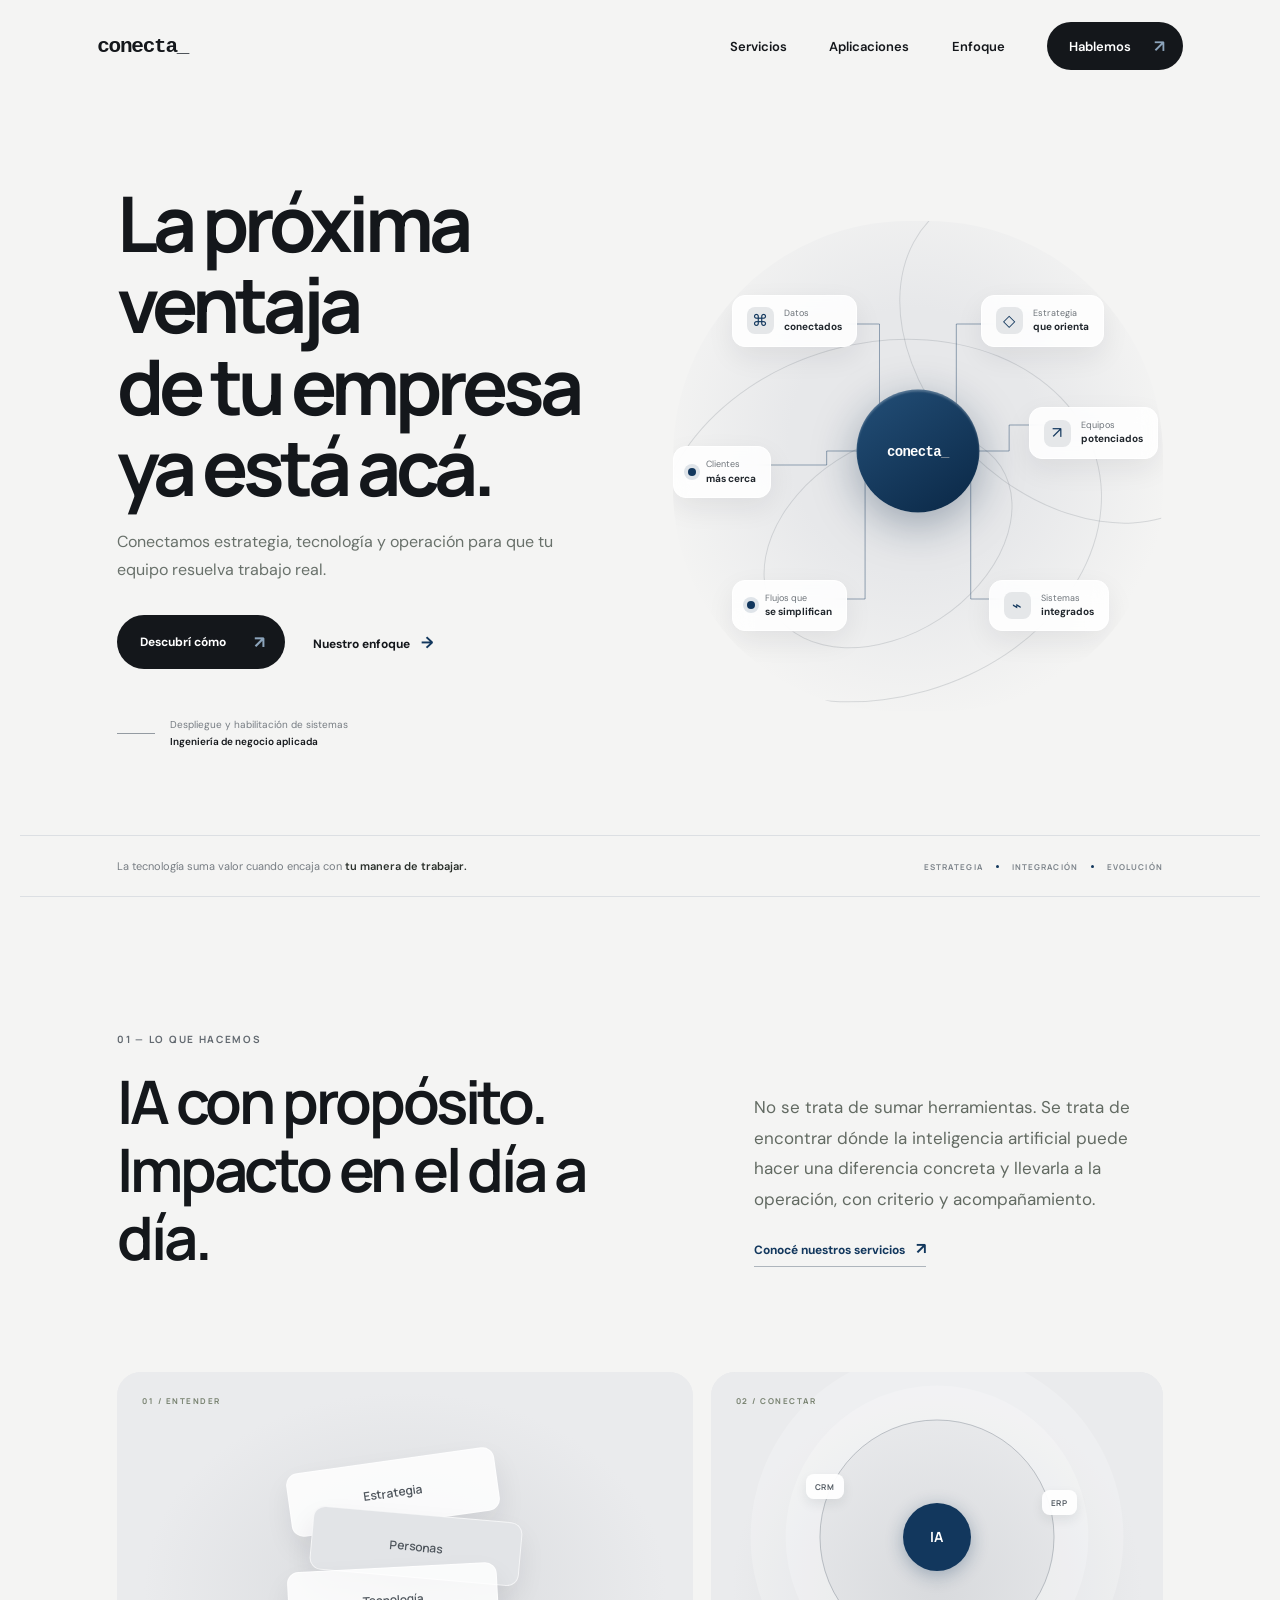
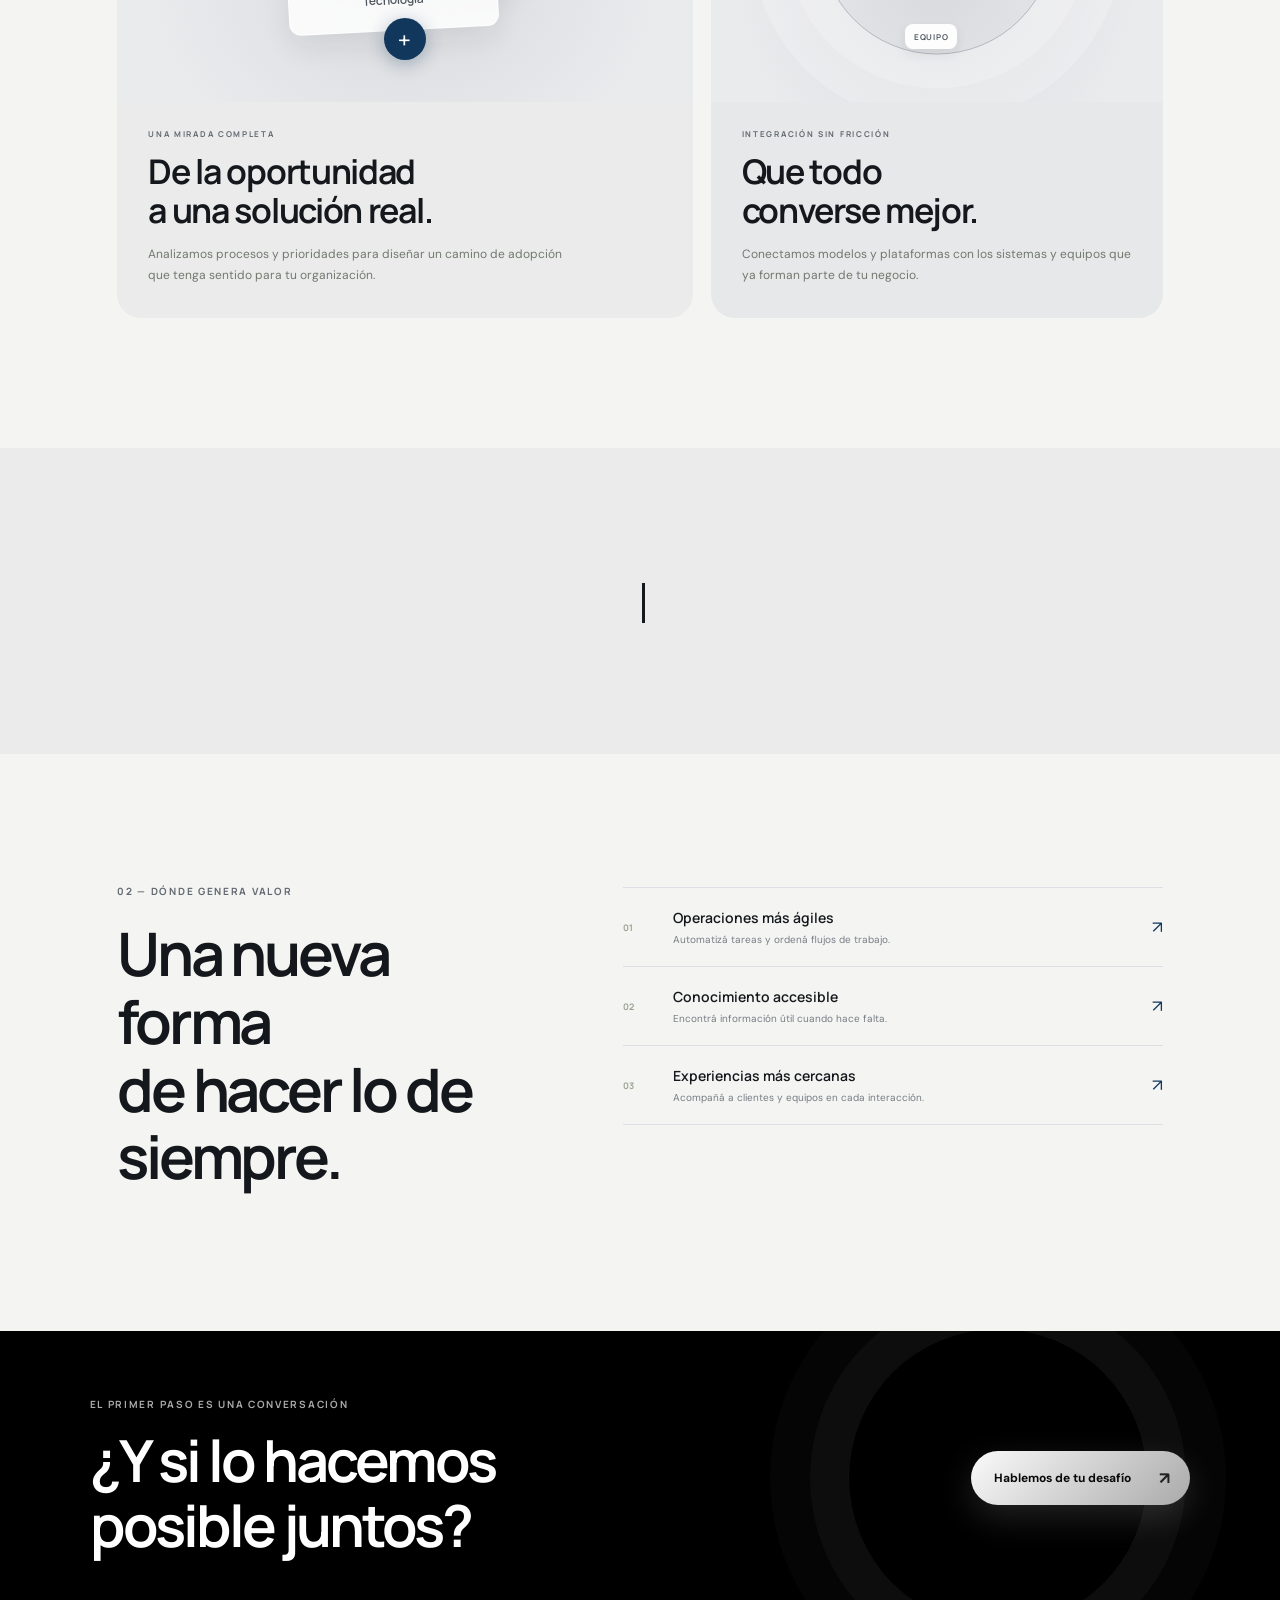
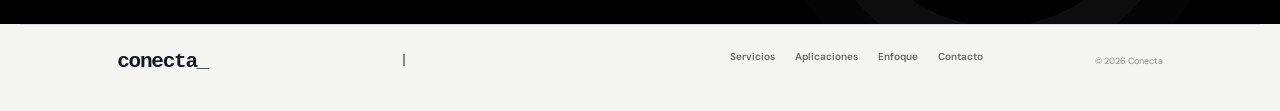
==== conecta/index.html @ 4ca07f12 "Integrate Conecta into personal blog" ====
<!doctype html>
<html lang="es">
  <head>
    <meta charset="UTF-8" />
    <meta name="viewport" content="width=device-width, initial-scale=1" />
    <meta name="theme-color" content="#f5f5f0" />
    <meta name="description" content="Conecta integra inteligencia artificial en empresas para simplificar operaciones y abrir nuevas posibilidades." />
    <title>Conecta — IA que encuentra su lugar</title>
    <link rel="preconnect" href="https://fonts.googleapis.com" />
    <link rel="preconnect" href="https://fonts.gstatic.com" crossorigin />
    <link href="https://fonts.googleapis.com/css2?family=DM+Sans:wght@400;500;600;700&family=Manrope:wght@400;500;600;700;800&display=swap" rel="stylesheet" />
    <link rel="stylesheet" href="styles.css" />
    <script src="site.js" defer></script>
  </head>
  <body>
    <div class="site-shell">
      <header class="header">
        <a class="brand" href="index.html" aria-label="Conecta, inicio"><span class="wordmark">conecta<span class="wordmark-underscore">_</span></span></a>
        <button class="menu-toggle" aria-expanded="false" aria-controls="main-nav" aria-label="Abrir menú"><span></span><span></span></button>
        <nav class="nav" id="main-nav" aria-label="Navegación principal">
          <a href="servicios.html">Servicios</a><a href="sectores.html">Aplicaciones</a><a href="enfoque.html">Enfoque</a><a class="nav-cta" href="contacto.html">Hablemos <span>↗</span></a>
        </nav>
      </header>

      <main>
        <section class="hero home-hero">
          <div class="hero-copy reveal">
            <h1>La próxima ventaja<br />de tu empresa ya está acá.</h1>
            <p class="hero-lede">Conectamos estrategia, tecnología y operación para que tu equipo resuelva trabajo real.</p>
            <div class="hero-actions"><a class="button button-dark" href="servicios.html">Descubrí cómo <span>↗</span></a><a class="text-link" href="enfoque.html">Nuestro enfoque <span>→</span></a></div>
            <div class="hero-note"><span class="note-line"></span><span>Despliegue y habilitación de sistemas<br /><strong>Ingeniería de negocio aplicada</strong></span></div>
          </div>
          <div class="hero-art reveal" aria-label="Red de capacidades conectadas alrededor de Conecta" role="img">
            <div class="art-grid"></div><div class="orbit orbit-one"></div><div class="orbit orbit-two"></div><div class="orbit orbit-three"></div>
            <svg class="kimball-links" viewBox="0 0 510 490" preserveAspectRatio="none" aria-hidden="true">
              <polyline points="255,230 215,230 215,103 112,103"></polyline>
              <polyline points="255,230 295,230 295,103 398,103"></polyline>
              <polyline points="255,230 350,230 350,204 452,204"></polyline>
              <polyline points="255,230 310,230 310,378 398,378"></polyline>
              <polyline points="255,230 200,230 200,378 112,378"></polyline>
              <polyline points="255,230 160,230 160,244 55,244"></polyline>
            </svg>
            <div class="core"><span>conecta<span class="core-underscore">_</span></span></div>
            <div class="art-chip chip-data"><span class="chip-icon">⌘</span><span>Datos<br /><b>conectados</b></span></div>
            <div class="art-chip chip-team"><span class="chip-icon">↗</span><span>Equipos<br /><b>potenciados</b></span></div>
            <div class="art-chip chip-flow"><span class="pulse"></span><span>Flujos que<br /><b>se simplifican</b></span></div>
            <div class="art-chip chip-strategy"><span class="chip-icon">◇</span><span>Estrategia<br /><b>que orienta</b></span></div>
            <div class="art-chip chip-systems"><span class="chip-icon">⌁</span><span>Sistemas<br /><b>integrados</b></span></div>
            <div class="art-chip chip-clients"><span class="pulse"></span><span>Clientes<br /><b>más cerca</b></span></div>
          </div>
        </section>

        <section class="trust-strip"><p>La tecnología suma valor cuando encaja con <span>tu manera de trabajar.</span></p><div class="strip-mark"><span>ESTRATEGIA</span><i></i><span>INTEGRACIÓN</span><i></i><span>EVOLUCIÓN</span></div></section>

        <section class="section intro-section reveal">
          <div class="section-heading"><p class="eyebrow">01 — Lo que hacemos</p><h2>IA con propósito.<br />Impacto en el día a día.</h2></div>
          <div class="intro-copy"><p class="body-large">No se trata de sumar herramientas. Se trata de encontrar dónde la inteligencia artificial puede hacer una diferencia concreta y llevarla a la operación, con criterio y acompañamiento.</p><a class="arrow-link" href="servicios.html">Conocé nuestros servicios <span>↗</span></a></div>
        </section>

        <section class="feature-grid section">
          <article class="feature-card feature-large reveal"><div class="feature-visual visual-orchestrate"><span class="visual-label">01 / ENTENDER</span><div class="stack stack-a">Estrategia</div><div class="stack stack-b">Personas</div><div class="stack stack-c">Tecnología</div><div class="stack-core">+</div></div><div class="feature-text"><p class="eyebrow">Una mirada completa</p><h3>De la oportunidad<br />a una solución real.</h3><p>Analizamos procesos y prioridades para diseñar un camino de adopción que tenga sentido para tu organización.</p></div></article>
          <article class="feature-card feature-small reveal"><div class="feature-visual visual-signal"><span class="visual-label">02 / CONECTAR</span><div class="signal-ring"></div><div class="signal-core">IA</div><span class="signal-node node-a">CRM</span><span class="signal-node node-b">ERP</span><span class="signal-node node-c">EQUIPO</span></div><div class="feature-text"><p class="eyebrow">Integración sin fricción</p><h3>Que todo<br />converse mejor.</h3><p>Conectamos modelos y plataformas con los sistemas y equipos que ya forman parte de tu negocio.</p></div></article>
        </section>

        <section class="quote-band">
          <blockquote class="typewriter-quote" aria-label="la mejor IA es la que se vuelve parte natural de un buen trabajo.">
            <span class="typewriter-text" data-typewriter="la mejor IA es la que se vuelve parte natural de un buen trabajo." aria-hidden="true"></span>
          </blockquote>
        </section>

        <section class="section applications-section reveal"><div class="section-heading"><p class="eyebrow">02 — Dónde genera valor</p><h2>Una nueva forma<br />de hacer lo de siempre.</h2></div><div class="application-list"><a href="sectores.html#operaciones"><span class="app-index">01</span><span class="app-title">Operaciones más ágiles</span><span class="app-desc">Automatizá tareas y ordená flujos de trabajo.</span><span class="app-arrow">↗</span></a><a href="sectores.html#conocimiento"><span class="app-index">02</span><span class="app-title">Conocimiento accesible</span><span class="app-desc">Encontrá información útil cuando hace falta.</span><span class="app-arrow">↗</span></a><a href="sectores.html#experiencia"><span class="app-index">03</span><span class="app-title">Experiencias más cercanas</span><span class="app-desc">Acompañá a clientes y equipos en cada interacción.</span><span class="app-arrow">↗</span></a></div></section>

        <section class="cta-panel reveal"><div><p class="eyebrow">El primer paso es una conversación</p><h2>¿Y si lo hacemos<br />posible juntos?</h2></div><a class="button button-light" href="contacto.html">Hablemos de tu desafío <span>↗</span></a><div class="cta-orb"></div></section>
      </main>

      <footer class="footer"><a class="brand" href="index.html"><span class="wordmark">conecta<span class="wordmark-underscore">_</span></span></a><p class="footer-typewriter" aria-label="Inteligencia artificial en su lugar correcto."><span class="footer-typewriter-text" data-footer-typewriter="Inteligencia artificial en su lugar correcto." aria-hidden="true"></span></p><div class="footer-links"><a href="servicios.html">Servicios</a><a href="sectores.html">Aplicaciones</a><a href="enfoque.html">Enfoque</a><a href="contacto.html">Contacto</a></div><span class="copyright">© 2026 Conecta</span></footer>
    </div>
  </body>
</html>
---- conecta/styles.css ----
:root{--paper:#f5f5f0;--white:#fffefa;--ink:#191d1b;--muted:#6d746e;--line:#dfe2da;--green:#c7f36b;--green-dark:#a8d84d;--serif:Georgia,'Times New Roman',serif;--sans:'DM Sans',Arial,sans-serif;--display:'Manrope','DM Sans',sans-serif;--wrap:1240px}*{box-sizing:border-box}html{scroll-behavior:smooth}body{margin:0;background:var(--paper);color:var(--ink);font-family:var(--sans);-webkit-font-smoothing:antialiased}a{color:inherit;text-decoration:none}button,input,textarea{font:inherit}.site-shell{width:min(100%,1600px);margin:auto;overflow:hidden}.header{height:92px;display:flex;align-items:center;justify-content:space-between;padding:0 clamp(24px,7.6vw,120px);position:relative;z-index:10}.brand{display:inline-flex;align-items:center;gap:10px;font:800 20px var(--display);letter-spacing:-1.3px}.brand-mark{width:25px;height:25px;display:flex;align-items:center;gap:2px;transform:skew(-14deg)}.brand-mark i{width:6px;background:#1c2923;border-radius:8px;display:block}.brand-mark i:nth-child(1){height:12px;opacity:.55}.brand-mark i:nth-child(2){height:20px;opacity:.78}.brand-mark i:nth-child(3){height:16px}.nav{display:flex;align-items:center;gap:clamp(22px,3.3vw,50px);font-size:13px;font-weight:600}.nav>a:not(.nav-cta){transition:opacity .2s}.nav>a:not(.nav-cta):hover{opacity:.58}.nav-cta{display:flex;align-items:center;gap:23px;background:var(--ink);color:#fff;border-radius:999px;padding:13px 18px 13px 22px;transition:transform .25s,background .25s}.nav-cta:hover,.button-dark:hover{background:#35443a;transform:translateY(-2px)}.nav-cta span{font-size:17px;color:var(--green)}.menu-toggle{display:none}.hero{max-width:var(--wrap);margin:auto}.home-hero{min-height:620px;padding:70px clamp(24px,7.6vw,120px) 65px;display:grid;grid-template-columns:1.04fr .96fr;align-items:center;gap:25px}.hero-copy{position:relative;z-index:1;padding:20px 0}.eyebrow{margin:0;color:#738070;font:700 10px var(--display);letter-spacing:1.7px;text-transform:uppercase}.eyebrow-dot{display:inline-block;width:7px;height:7px;margin:0 9px 1px 0;border-radius:50%;background:#85b642;box-shadow:0 0 0 4px #e4e9d9}.hero h1,.subhero h1,.contact-intro h1{font:700 clamp(46px,6vw,78px)/1.06 var(--display);letter-spacing:-5px;margin:28px 0 20px}.serif{font-family:var(--serif);font-style:italic;font-weight:400;letter-spacing:-3px}.subhero h1 .serif,.contact-intro h1 .serif,.section-heading h2 .serif,.quote-band blockquote .serif{color:#728464}.hero-lede{max-width:450px;font-size:16px;line-height:1.8;color:#69716b;margin:0}.hero-actions{display:flex;align-items:center;gap:28px;margin-top:30px}.button{display:inline-flex;align-items:center;justify-content:center;gap:28px;padding:16px 20px 16px 23px;border-radius:999px;font-size:12px;font-weight:700;transition:transform .25s,background .25s}.button span{font-size:17px}.button-dark{background:var(--ink);color:#fff}.button-dark span{color:var(--green)}.text-link,.arrow-link{font-size:12px;font-weight:700}.text-link span,.arrow-link span{margin-left:8px;color:#779258;font-size:16px}.hero-note{display:flex;align-items:center;gap:15px;margin-top:48px;color:#838981;font-size:10px;line-height:1.65}.hero-note strong{color:var(--ink);font-weight:600}.note-line{height:1px;width:38px;background:#98a08f}.hero-art{height:490px;max-width:510px;width:100%;justify-self:end;position:relative;isolation:isolate;border-radius:48% 48% 45% 45%;background:radial-gradient(ellipse at 49% 45%,#e8eddd 0%,#e8eddd 35%,rgba(232,237,221,.37) 58%,transparent 74%);overflow:hidden}.art-grid{position:absolute;inset:15%;opacity:.26;background-image:linear-gradient(to right,transparent 49.7%,#9fa891 50%,transparent 50.3%),linear-gradient(to bottom,transparent 49.7%,#9fa891 50%,transparent 50.3%);background-size:46px 46px;mask-image:radial-gradient(ellipse,black 15%,transparent 75%)}.orbit{position:absolute;border:1px solid rgba(90,107,80,.22);border-radius:50%;left:50%;top:47%;transform:translate(-50%,-50%);animation:orbitPulse 8s ease-in-out infinite}.orbit-one{height:190px;width:270px;rotate:-33deg}.orbit-two{height:280px;width:390px;rotate:44deg;animation-delay:-2.5s}.orbit-three{height:355px;width:455px;rotate:-16deg;animation-delay:-5s}.core{position:absolute;left:50%;top:47%;transform:translate(-50%,-50%);width:123px;height:123px;border-radius:50%;display:flex;align-items:center;justify-content:center;flex-direction:column;gap:3px;background:linear-gradient(145deg,#d9f69e,#a5ce63);box-shadow:0 12px 45px #a0bd7470,inset 0 2px 2px #ffffffa1;font:700 13px/1.15 var(--display);text-align:center;animation:float 6s ease-in-out infinite}.core-spark{font-size:27px;line-height:1}.art-chip{position:absolute;display:flex;gap:10px;align-items:center;background:#fffff4d9;backdrop-filter:blur(10px);padding:11px 14px;border:1px solid #ffffff;border-radius:13px;box-shadow:0 10px 28px #303b2713;font-size:9px;line-height:1.45;color:#687064;animation:float 7s ease-in-out infinite}.art-chip b{font-size:10px;color:#27312a}.chip-icon{height:27px;width:27px;display:grid;place-items:center;background:#eaf0dc;color:#5a7550;border-radius:8px;font-size:16px}.chip-data{top:83px;left:10%;animation-delay:-1s}.chip-team{top:38%;right:1%;animation-delay:-3s}.chip-flow{bottom:75px;left:11%;animation-delay:-5s}.pulse{width:8px;height:8px;background:#90bd4d;border-radius:50%;box-shadow:0 0 0 4px #e5efcf}.art-caption{position:absolute;bottom:26px;right:4%;font:italic 12px/1.5 var(--serif);color:#87907f}.art-caption span{display:block;margin-top:7px;font:700 8px var(--sans);letter-spacing:1px}.trust-strip{max-width:var(--wrap);margin:0 auto;padding:23px clamp(24px,7.6vw,120px);border-top:1px solid var(--line);border-bottom:1px solid var(--line);display:flex;justify-content:space-between;align-items:center;gap:24px}.trust-strip p{margin:0;color:#7b827a;font-size:11px}.trust-strip p span{color:#2a302b;font-weight:600}.strip-mark{display:flex;align-items:center;gap:13px;color:#888f86;font:700 8px var(--display);letter-spacing:1.1px}.strip-mark i{width:3px;height:3px;background:#98a77d;border-radius:50%}.section{max-width:var(--wrap);margin:auto;padding-left:clamp(24px,7.6vw,120px);padding-right:clamp(24px,7.6vw,120px)}.intro-section{padding-top:135px;padding-bottom:70px;display:grid;grid-template-columns:1fr .74fr;gap:8%;align-items:end}.section-heading h2,.service-note h2,.industry-note h2,.method-head h2,.responsible-band h2{font:650 clamp(38px,5vw,60px)/1.13 var(--display);letter-spacing:-3.2px;margin:22px 0 0}.section-heading h2 .serif{color:#77896b}.intro-copy{padding-bottom:5px}.body-large{font-size:17px;line-height:1.8;color:#626a62;margin:0 0 23px}.arrow-link{display:inline-block;color:#263229;padding-bottom:7px;border-bottom:1px solid #b7c0ad}.feature-grid{display:grid;grid-template-columns:1.12fr .88fr;gap:18px;padding-top:30px;padding-bottom:130px}.feature-card{border-radius:24px;overflow:hidden;background:#e9ecdf}.feature-small{background:#e8eee5}.feature-visual{height:330px;position:relative;overflow:hidden}.visual-label{position:absolute;top:23px;left:25px;color:#77816f;font:700 8px var(--display);letter-spacing:1.5px}.visual-orchestrate{background:radial-gradient(ellipse at 50% 70%,#d4e0c2,#e9ecdf 61%)}.stack{position:absolute;left:50%;width:210px;height:64px;display:grid;place-items:center;border:1px solid #ffffffa8;border-radius:12px;background:#fffff3c4;box-shadow:0 13px 28px #35452b0e;color:#4d5d46;font:600 12px var(--display);transform:translateX(-50%) rotate(-8deg)}.stack-a{top:88px;left:48%}.stack-b{top:142px;left:52%;transform:translateX(-50%) rotate(5deg);background:#e9f3d8}.stack-c{top:195px;left:48%;transform:translateX(-50%) rotate(-3deg)}.stack-core{position:absolute;bottom:42px;left:50%;width:42px;height:42px;display:grid;place-items:center;border-radius:50%;background:var(--green);font-size:23px;transform:translateX(-50%);box-shadow:0 4px 18px #a2c2697c}.visual-signal{background:radial-gradient(ellipse at 50% 50%,#d8e5d3,#e8eee5 65%)}.signal-ring{position:absolute;width:235px;height:235px;border:1px solid #92a88f80;border-radius:50%;left:50%;top:50%;transform:translate(-50%,-50%);box-shadow:0 0 0 34px #fff2,0 0 0 69px #fff2}.signal-core{position:absolute;left:50%;top:50%;transform:translate(-50%,-50%);height:68px;width:68px;border-radius:50%;display:grid;place-items:center;background:#c7f36b;font:700 14px var(--display)}.signal-node{position:absolute;z-index:1;padding:7px 9px;border-radius:8px;background:#fffdf1c9;color:#54614e;font:700 8px var(--display);letter-spacing:.7px;box-shadow:0 5px 12px #34422c13}.node-a{left:21%;top:31%}.node-b{right:19%;top:36%}.node-c{left:43%;bottom:16%}.feature-text{padding:26px 31px 32px}.feature-text .eyebrow{font-size:8px}.feature-text h3{font:650 clamp(24px,3vw,34px)/1.17 var(--display);letter-spacing:-1.3px;margin:13px 0}.feature-text>p:last-child{max-width:420px;color:#71796e;font-size:12px;line-height:1.75;margin:0}.quote-band{padding:100px 24px 94px;text-align:center;background:#eceee6}.quote-mark{font:italic 65px/1 var(--serif);color:#a0b288}.quote-band blockquote{max-width:760px;margin:15px auto 26px;font:600 clamp(28px,4vw,44px)/1.25 var(--display);letter-spacing:-1.6px}.quote-band blockquote .serif{color:#77896b}.quote-band>p{font:700 8px var(--display);letter-spacing:1.9px;color:#90978c}.applications-section{padding-top:130px;padding-bottom:140px;display:grid;grid-template-columns:.8fr 1fr;gap:7%;align-items:start}.application-list{border-top:1px solid var(--line);margin-top:3px}.application-list>a{display:grid;grid-template-columns:36px 1fr auto;gap:6px 14px;align-items:center;padding:20px 0;border-bottom:1px solid var(--line);transition:padding .25s}.application-list>a:hover{padding-left:8px;padding-right:6px}.app-index{grid-row:span 2;color:#9ba292;font:700 9px var(--display)}.app-title{font:600 14px var(--display)}.app-desc{grid-column:2;color:#81877f;font-size:10px}.app-arrow{grid-column:3;grid-row:1 / span 2;color:#748963;font-size:17px}.cta-panel{max-width:calc(var(--wrap) - 2 * clamp(24px,5vw,76px));margin:0 auto 95px;padding:66px clamp(30px,7vw,95px);position:relative;overflow:hidden;border-radius:28px;background:#202822;color:white;display:flex;justify-content:space-between;align-items:center;gap:35px}.cta-panel .eyebrow{color:#b1c69c}.cta-panel h2{position:relative;z-index:1;font:650 clamp(36px,5vw,58px)/1.12 var(--display);letter-spacing:-3px;margin:17px 0 0}.cta-panel h2 .serif{color:#c7f36b}.button-light{position:relative;z-index:2;flex:none;background:#f8f8f1;color:#202822}.button-light:hover{background:var(--green);transform:translateY(-2px)}.cta-orb{position:absolute;width:300px;height:300px;border:1px solid #d6f69b24;border-radius:50%;right:22%;top:50%;transform:translate(50%,-50%);box-shadow:0 0 0 38px #d6f69b08,0 0 0 78px #d6f69b08}.footer{max-width:var(--wrap);margin:auto;padding:25px clamp(24px,7.6vw,120px) 38px;display:grid;grid-template-columns:1.2fr 1fr 2fr auto;gap:20px;align-items:start;border-top:1px solid var(--line)}.footer>p{margin:2px 0;color:#868d83;font:italic 12px/1.5 var(--serif)}.footer-links{display:flex;gap:20px;justify-content:center;flex-wrap:wrap;font-size:10px;font-weight:600;color:#656d64}.copyright{font-size:9px;color:#8a9088;text-align:right;margin-top:5px}
/* Inner pages */
.subhero{max-width:var(--wrap);position:relative;margin:auto;padding:106px clamp(24px,10vw,155px) 118px}.subhero h1{font:700 clamp(48px,6.8vw,82px)/1.04 var(--display);letter-spacing:-5px;margin:27px 0 24px}.subhero-lede{font-size:15px;line-height:1.8;max-width:540px;color:#737b72;margin:0}.subhero-index{position:absolute;bottom:43px;right:clamp(24px,7.6vw,120px);font:700 8px var(--display);letter-spacing:1.4px;color:#87917f}.subhero-index span{margin-left:16px;color:#a8b19f}.service-rows{max-width:var(--wrap);padding:0 clamp(24px,7.6vw,120px)}.service-row{display:grid;grid-template-columns:42px 1fr 1fr 45px;gap:22px;align-items:start;padding:45px 0 48px;border-top:1px solid var(--line)}.service-num{font:700 10px var(--display);color:#90998a;padding-top:5px}.service-title .eyebrow{font-size:8px}.service-title h2,.case-copy h2{font:650 clamp(31px,4vw,46px)/1.12 var(--display);letter-spacing:-2.3px;margin:18px 0 0}.service-title .serif,.case-copy .serif{color:#77896b}.service-copy{padding-top:28px;max-width:410px}.service-copy>p,.case-copy>p:not(.eyebrow){font-size:13px;line-height:1.8;color:#70786f;margin:0 0 17px}.service-copy ul{list-style:none;padding:0;margin:0}.service-copy li{font-size:11px;color:#535d53;padding:9px 0;border-top:1px solid #e4e6de}.service-copy li:before{content:'↗';color:#8aa56a;margin-right:10px}.service-symbol{font:300 35px var(--sans);color:#99aa86;text-align:right}.service-note{text-align:center;background:#eceee6;padding:92px 24px 100px;margin:30px 0 100px}.service-note h2{margin:18px auto;max-width:610px}.service-note>p:not(.eyebrow){max-width:510px;margin:0 auto 24px;color:#747c72;font-size:13px;line-height:1.8}.use-cases{max-width:var(--wrap);padding:0 clamp(24px,7.6vw,120px)}.use-case{display:grid;grid-template-columns:1fr 1fr;align-items:center;gap:clamp(35px,8vw,110px);padding:25px 0 76px}.use-case.reverse .case-visual{order:2}.case-visual{height:330px;position:relative;overflow:hidden;border-radius:22px;background:#e6eadf}.visual-label{z-index:1}.case-operations{background:linear-gradient(145deg,#e9ede1,#dde6d3)}.workflow{position:absolute;left:50%;top:51%;transform:translate(-50%,-50%);display:flex;align-items:center;gap:12px;white-space:nowrap;color:#586453;font:700 8px var(--display);letter-spacing:1px}.workflow span{padding:11px 13px;border:1px solid #fff;border-radius:8px;background:#fff9;box-shadow:0 8px 18px #45513d13}.workflow .workflow-ai{background:var(--green);color:#31402b}.workflow i{font-style:normal;color:#747b82}.case-decoration{position:absolute;border:1px solid #90a17e40;border-radius:50%}.dec-one{width:220px;height:220px;left:-67px;bottom:-115px}.dec-two{width:290px;height:290px;right:-160px;top:-90px}.case-copy{padding:0 4px}.case-copy .eyebrow{font-size:8px}.case-copy h2{font-size:clamp(35px,4.5vw,53px);margin:16px 0}.case-copy>p:not(.eyebrow){max-width:390px}.tag-list{display:flex;gap:7px;flex-wrap:wrap;margin-top:22px}.tag-list span{padding:8px 10px;border:1px solid #dfe3d8;border-radius:999px;color:#737c70;font-size:9px}.case-knowledge{background:#e8eee5;display:grid;place-items:center}.knowledge-card{position:relative;z-index:1;width:min(75%,300px);padding:21px 19px 16px;border-radius:15px;background:#fffef8;box-shadow:0 20px 50px #52634b18;display:flex;flex-direction:column;gap:13px}.knowledge-card>span:first-child{font:700 7px var(--display);letter-spacing:1px;color:#929b8a}.knowledge-card>b{font:600 14px var(--display);letter-spacing:-.3px}.knowledge-card>i{font-style:normal;color:#818b7c;font-size:9px}.knowledge-answer{display:flex;justify-content:space-between;padding-top:13px;border-top:1px solid #e7e9e1;color:#64745c;font-size:9px}.knowledge-answer b{color:#88a963}.knowledge-glow{position:absolute;width:260px;height:260px;border-radius:50%;background:#d2e5b8;filter:blur(1px);opacity:.6}.case-experience{display:grid;place-items:center;background:radial-gradient(circle,#ebf1dd,#e4eadf)}.chat-card{position:relative;z-index:2;width:73%;padding:20px;border-radius:17px;background:#fffdf7;box-shadow:0 16px 35px #40503a17}.chat-avatar{display:grid;place-items:center;width:28px;height:28px;border-radius:50%;background:#dff0c8;color:#567344;font:700 11px var(--display);margin-bottom:17px}.chat-card p{font:600 12px var(--display);margin:0 0 8px}.chat-card i{font:normal 9px var(--sans);color:#8a9285}.experience-star{position:absolute;right:18%;top:24%;font-size:37px;color:#98bd68;animation:spin 24s linear infinite}.experience-path{position:absolute;width:250px;height:80px;border-top:1px solid #9dac8970;border-radius:50%;transform:rotate(-24deg);bottom:22%;left:22%}.industry-note{text-align:center;padding:60px 24px 120px;background:#eceee6;margin-top:15px}.industry-note h2{margin:18px auto;max-width:700px}.industry-note>p:not(.eyebrow){margin:0 auto 23px;max-width:510px;color:#727a71;font-size:13px;line-height:1.8}.principles{max-width:var(--wrap);margin:0 auto;padding:5px clamp(24px,7.6vw,120px) 125px;display:grid;grid-template-columns:repeat(4,1fr);gap:15px}.principle{min-height:250px;padding:22px 20px 24px;background:#eceee6;border-radius:16px;position:relative}.principle-num{position:absolute;right:19px;top:21px;color:#939b8b;font:700 8px var(--display)}.principle-icon{width:46px;height:46px;display:grid;place-items:center;border-radius:13px;background:#dae6ca;color:#577347;font-size:24px}.icon-balance{background:#e1e8d9}.icon-people{background:#e2ebd5}.icon-grow{background:#dce9cc}.principle h2{margin:28px 0 10px;font:650 17px var(--display);letter-spacing:-.4px}.principle p{color:#747c72;font-size:11px;line-height:1.7;margin:0}.method-section{background:#202822;color:white;padding:96px clamp(24px,10vw,155px) 104px;display:grid;grid-template-columns:.9fr 1.1fr;gap:10%}.method-head .eyebrow,.responsible-band .eyebrow{color:#b3c79c}.method-head h2{font-size:clamp(35px,4.3vw,52px);margin:20px 0}.method-head h2 .serif,.responsible-band h2 .serif{color:#c7f36b}.method-head>p:last-child{font-size:12px;line-height:1.8;color:#bbc1b8;max-width:370px}.method-steps{list-style:none;padding:0;margin:0;border-top:1px solid #ffffff28}.method-steps li{display:grid;grid-template-columns:35px 1fr 24px;align-items:center;gap:15px;border-bottom:1px solid #ffffff28;padding:16px 0}.method-steps li>span{color:#b5d17f;font:700 9px var(--display)}.method-steps h3{font:600 14px var(--display);margin:0 0 4px}.method-steps p{color:#bbc1b8;font-size:10px;margin:0}.method-steps i{font-style:normal;color:#c7f36b;font-size:16px}.responsible-band{max-width:var(--wrap);margin:0 auto;padding:100px clamp(24px,10vw,155px);display:grid;grid-template-columns:50px 1fr 1fr;gap:26px;align-items:center}.responsible-icon{height:43px;width:43px;border:1px solid #a7b399;border-radius:50%;display:grid;place-items:center;color:#779264;font-size:19px}.responsible-band h2{font-size:clamp(32px,4vw,46px);margin:17px 0}.responsible-copy p{font-size:12px;color:#6f776d;line-height:1.8;margin:0 0 21px}.contact-hero{max-width:var(--wrap);margin:auto;padding:83px clamp(24px,8vw,125px) 105px;display:grid;grid-template-columns:1fr .8fr;gap:clamp(50px,10vw,145px);align-items:start}.contact-intro h1{font-size:clamp(48px,6vw,72px);letter-spacing:-4px;margin:27px 0 22px}.contact-intro .hero-lede{font-size:14px;max-width:390px}.contact-aside{display:flex;gap:13px;align-items:center;margin-top:48px}.aside-mark{width:37px;height:37px;border-radius:50%;display:grid;place-items:center;background:#e1ead5;color:#76905f;font-size:19px}.contact-aside p{font-size:10px;color:#899085;line-height:1.6;margin:0}.contact-aside strong{color:#343d34;font-weight:600}.contact-form{padding:28px;background:#fffef9;border:1px solid #eaebe4;border-radius:18px;box-shadow:0 18px 50px #353d2b09}.form-top{display:flex;justify-content:space-between;margin:0 0 28px;color:#9aa092;font:700 8px var(--display);letter-spacing:1.1px}.contact-form label{display:block;margin:17px 0 7px;font-size:10px;font-weight:600;color:#343d34}.contact-form input,.contact-form textarea{display:block;width:100%;border:0;border-bottom:1px solid #e1e4da;padding:10px 0;background:transparent;color:var(--ink);font-size:11px;outline:0;resize:vertical}.contact-form input:focus,.contact-form textarea:focus{border-color:#8ba66b}.contact-form input::placeholder,.contact-form textarea::placeholder{color:#a3a99f}.form-submit{margin-top:22px;border:0;cursor:pointer;width:100%;justify-content:space-between}.form-hint{font-size:9px;line-height:1.6;color:#8b9288;margin:11px 0 0}.form-status{font-size:10px;color:#557644;margin:9px 0 0;min-height:14px}.contact-bottom{max-width:var(--wrap);margin:auto;padding:28px clamp(24px,8vw,125px) 84px;border-top:1px solid var(--line);position:relative;display:flex;justify-content:space-between;align-items:center;min-height:130px}.contact-bottom>span{font:italic 13px var(--serif);color:#828a7c}.contact-bottom-art{position:absolute;right:15%;top:-30px;width:85px;height:85px;border-radius:50%;display:grid;place-items:center;background:linear-gradient(145deg,#d8f69d,#afcf79);box-shadow:0 10px 35px #a2bd7955;font:700 30px var(--display);color:#37432f}.contact-bottom-art span{position:absolute;right:-15px;top:3px;font-size:15px;color:#7b9a5a}
.reveal{opacity:0;transform:translateY(18px);transition:opacity .7s ease,transform .7s cubic-bezier(.2,.7,.2,1)}.reveal.is-visible{opacity:1;transform:translateY(0)}@keyframes float{0%,100%{translate:0 0}50%{translate:0 -9px}}@keyframes orbitPulse{0%,100%{opacity:.55;scale:1}50%{opacity:.9;scale:1.035}}@keyframes spin{to{rotate:360deg}}
@media(max-width:900px){.header{height:80px;padding:0 28px}.home-hero{padding:52px 28px 56px;grid-template-columns:1fr .86fr;min-height:565px}.hero h1{font-size:clamp(37px,5.5vw,48px);letter-spacing:-3px}.hero-art{height:405px}.chip-data{left:0}.chip-flow{left:1%}.trust-strip,.section{padding-left:35px;padding-right:35px}.intro-section{padding-top:100px}.feature-grid{padding-bottom:100px}.cta-panel{margin-left:28px;margin-right:28px}.footer{padding-left:35px;padding-right:35px;grid-template-columns:1fr 1fr 2fr}.copyright{grid-column:3}.principles{padding-left:35px;padding-right:35px;grid-template-columns:repeat(2,1fr)}.responsible-band{padding-left:50px;padding-right:50px}.contact-hero{padding-left:45px;padding-right:45px;gap:40px}.subhero{padding-left:70px;padding-right:70px}}
@media(max-width:640px){.header{height:72px;padding:0 22px}.brand{font-size:19px}.menu-toggle{display:flex;width:42px;height:42px;border:1px solid var(--line);background:#ffffff7a;border-radius:50%;align-items:center;justify-content:center;flex-direction:column;gap:5px;cursor:pointer}.menu-toggle span{width:14px;height:1.5px;background:var(--ink);transition:transform .2s}.menu-toggle[aria-expanded=true] span:first-child{transform:translateY(3.2px) rotate(45deg)}.menu-toggle[aria-expanded=true] span:last-child{transform:translateY(-3.2px) rotate(-45deg)}.nav{display:none;position:absolute;top:61px;left:14px;right:14px;padding:14px;background:#fffef9;border:1px solid #e7e9e0;border-radius:18px;box-shadow:0 15px 40px #24301b17;align-items:stretch;gap:0;flex-direction:column}.nav.open{display:flex}.nav>a:not(.nav-cta){padding:14px 9px;border-bottom:1px solid #eff0eb}.nav-cta{margin-top:12px;justify-content:space-between}.home-hero{display:flex;flex-direction:column;align-items:stretch;padding:42px 24px 45px;gap:0}.hero-copy{padding:0}.eyebrow{font-size:9px;letter-spacing:1.25px}.hero h1{font-size:clamp(43px,12.2vw,63px);letter-spacing:-3px;margin:24px 0 17px}.serif{letter-spacing:-2px}.hero-lede{font-size:14px;line-height:1.75}.hero-actions{margin-top:24px;gap:16px}.button{padding:14px 17px 14px 20px;gap:17px;font-size:11px}.text-link{font-size:10px}.hero-note{margin-top:26px}.hero-art{height:345px;width:100%;max-width:none;margin-top:16px}.orbit-one{height:160px;width:220px}.orbit-two{height:235px;width:310px}.orbit-three{height:300px;width:360px}.core{width:100px;height:100px}.art-chip{padding:9px 11px}.chip-data{top:45px;left:5%}.chip-team{top:36%;right:0}.chip-flow{bottom:49px;left:4%}.art-caption{bottom:10px}.trust-strip{padding:18px 24px;align-items:flex-start;flex-direction:column;gap:12px}.strip-mark{gap:9px;font-size:7px}.section{padding-left:24px;padding-right:24px}.intro-section{padding-top:80px;padding-bottom:38px;display:block}.section-heading h2{font-size:39px;letter-spacing:-2.3px;margin-top:17px}.intro-copy{margin-top:23px}.body-large{font-size:14px;line-height:1.75}.feature-grid{grid-template-columns:1fr;padding-top:12px;padding-bottom:75px;gap:14px}.feature-visual{height:280px}.feature-text{padding:22px 23px 26px}.feature-text h3{font-size:28px}.quote-band{padding:72px 25px}.quote-band blockquote{font-size:30px;letter-spacing:-1px}.applications-section{padding-top:78px;padding-bottom:83px;display:block}.application-list{margin-top:30px}.application-list>a{grid-template-columns:25px 1fr auto;gap:6px 9px;padding:17px 0}.app-title{font-size:12px}.app-desc{font-size:9px}.cta-panel{margin:0 16px 65px;padding:40px 25px;align-items:flex-start;flex-direction:column;border-radius:22px;gap:23px}.cta-panel h2{font-size:39px;letter-spacing:-2px}.cta-orb{width:200px;height:200px;right:13%;top:32%}.footer{padding:22px 24px 28px;grid-template-columns:1fr 1fr;gap:15px}.footer .brand{grid-column:1}.footer>p{grid-column:2;justify-self:end;text-align:right;font-size:10px}.footer-links{grid-column:1/-1;justify-content:flex-start;gap:16px 19px;padding-top:12px}.copyright{grid-column:1/-1;text-align:left;margin-top:6px}.subhero{padding:78px 24px 94px}.subhero h1{font-size:clamp(43px,11.5vw,64px);letter-spacing:-3.4px;margin:23px 0 18px}.subhero-lede{font-size:13px}.subhero-index{bottom:32px;right:24px;font-size:7px}.service-rows,.use-cases{padding:0 24px}.service-row{grid-template-columns:25px 1fr 30px;gap:10px;padding:30px 0 34px}.service-num{font-size:9px}.service-title{grid-column:2}.service-title h2{font-size:34px;letter-spacing:-1.7px;margin-top:12px}.service-symbol{grid-column:3;grid-row:1;font-size:28px}.service-copy{grid-column:2/4;padding-top:3px}.service-copy>p{font-size:12px}.service-copy li{font-size:10px}.service-note{padding:72px 23px 78px;margin:15px 0 65px}.service-note h2,.industry-note h2{font-size:38px;letter-spacing:-2px}.service-note>p:not(.eyebrow){font-size:12px}.use-case,.use-case.reverse{grid-template-columns:1fr;gap:24px;padding:0 0 55px}.use-case.reverse .case-visual{order:0}.case-visual{height:265px}.case-copy h2{font-size:39px;letter-spacing:-2px;margin:13px 0}.case-copy>p:not(.eyebrow){font-size:12px}.tag-list{margin-top:17px}.industry-note{padding:67px 23px 83px;margin-top:0}.industry-note>p:not(.eyebrow){font-size:12px}.principles{padding:0 22px 80px;grid-template-columns:1fr 1fr;gap:10px}.principle{min-height:240px;padding:17px 14px}.principle-num{top:18px;right:14px}.principle-icon{width:40px;height:40px}.principle h2{font-size:14px;margin-top:21px}.principle p{font-size:10px}.method-section{padding:72px 24px;grid-template-columns:1fr;gap:27px}.method-head h2{font-size:39px;letter-spacing:-2px}.responsible-band{padding:68px 24px;grid-template-columns:42px 1fr;gap:17px}.responsible-icon{width:38px;height:38px}.responsible-band h2{font-size:34px;letter-spacing:-2px}.responsible-copy{grid-column:2}.responsible-copy p{font-size:11px}.contact-hero{padding:68px 23px 72px;grid-template-columns:1fr;gap:36px}.contact-intro h1{font-size:clamp(47px,12vw,64px);letter-spacing:-3px;margin:22px 0 18px}.contact-intro .hero-lede{font-size:13px}.contact-aside{margin-top:25px}.contact-form{padding:23px 19px}.contact-bottom{padding:24px 23px 80px;min-height:118px;align-items:flex-start;gap:15px;flex-direction:column}.contact-bottom-art{right:11%;top:5px;width:65px;height:65px;font-size:24px}.contact-bottom>span{font-size:12px}}
.home-hero .hero-copy>h1{margin-top:0}
.quote-band .typewriter-quote{min-height:112px;display:flex;align-items:center;justify-content:center;margin:0 auto;text-align:center}.typewriter-text::after{content:'';display:inline-block;width:3px;height:.9em;margin-left:6px;background:currentColor;vertical-align:-.05em;animation:cursorBlink .75s steps(1,end) infinite}@keyframes cursorBlink{0%,45%{opacity:1}46%,100%{opacity:0}}
@media(prefers-reduced-motion:reduce){*,*::before,*::after{scroll-behavior:auto!important;animation-duration:.01ms!important;animation-iteration-count:1!important;transition-duration:.01ms!important}.reveal{opacity:1;transform:none}}
@media(min-width:641px) and (max-width:760px){.home-hero{grid-template-columns:1fr;gap:0;padding-top:44px}.hero-copy{max-width:600px}.hero h1{font-size:clamp(45px,8vw,60px)}.hero-art{justify-self:center;max-width:500px;height:390px;margin-top:6px}}
.cta-panel{width:100%;max-width:none;margin:0;border-radius:0;background:#000;color:#fff}.cta-panel .eyebrow{color:#aaa}.cta-panel h2{color:#fff}.cta-panel .button-light{background:linear-gradient(135deg,#fafafa 0%,#aaa 100%);color:#090909;box-shadow:0 12px 34px #fff2}.cta-panel .button-light:hover{background:linear-gradient(135deg,#d5d5d5 0%,#777 100%);color:#000}.cta-panel .button-light span{color:#222}.cta-panel .cta-orb{border-color:#fff1;box-shadow:0 0 0 38px #ffffff08,0 0 0 78px #ffffff05}
.serif,.footer>p,.art-caption,.contact-bottom>span,em,i{font-family:var(--display)!important;font-style:normal!important}.footer>p{font-weight:500}
.footer-typewriter{min-height:1.5em;white-space:nowrap}.footer-typewriter-text::after{content:'';display:inline-block;width:2px;height:1em;margin-left:4px;background:currentColor;vertical-align:-.08em;animation:cursorBlink .75s steps(1,end) infinite}@media(max-width:900px){.footer{grid-template-columns:auto 1fr auto}.footer .footer-typewriter{grid-column:1/-1;grid-row:2;justify-self:start;text-align:left}.footer-links{grid-column:1/-1;grid-row:3;justify-content:flex-start}.copyright{grid-column:1/-1;grid-row:4;text-align:left}}
.brand{gap:0;font-family:ui-monospace,'SFMono-Regular',Consolas,'Liberation Mono',monospace;font-size:21px;font-weight:650;letter-spacing:-1.25px}.wordmark-underscore{color:#555b57;font-weight:600}

/* Paleta monocromática con acentos azul marino */
:root{--paper:#f4f4f3;--white:#fff;--ink:#14171b;--muted:#70757b;--line:#dcdfe3;--green:#12375d;--green-dark:#0a2745}.wordmark-underscore{color:#4b5056}.eyebrow{color:#626970}.eyebrow-dot{background:#12375d;box-shadow:0 0 0 4px #e2e5e8}.nav-cta span,.button-dark span{color:#8ca4bb}.text-link span,.arrow-link span,.app-arrow{color:#12375d}.hero-art{background:radial-gradient(ellipse at 49% 45%,#e7e8ea 0%,#e7e8ea 35%,#e7e8ea66 58%,transparent 74%)}.art-grid{background-image:linear-gradient(to right,transparent 49.7%,#8b9299 50%,transparent 50.3%),linear-gradient(to bottom,transparent 49.7%,#8b9299 50%,transparent 50.3%)}.orbit{border-color:#69737d38}.core{color:#fff;background:linear-gradient(145deg,#234f78,#0a2745);box-shadow:0 12px 45px #0a27455c,inset 0 2px 2px #ffffff40}.art-chip{background:#ffffffdc;border-color:#fff;box-shadow:0 10px 28px #18202a12;color:#6d7379}.art-chip b{color:#20262c}.chip-icon{background:#e5e7e9;color:#12375d}.pulse{background:#12375d;box-shadow:0 0 0 4px #dfe4e9}.art-caption,.hero-note,.trust-strip p,.app-desc{color:#777d83}.note-line{background:#949ba2}.strip-mark{color:#7d848b}.strip-mark i{background:#12375d}.feature-card,.service-note,.industry-note,.quote-band{background:#ebebec}.feature-small{background:#e7e8ea}.visual-orchestrate,.visual-signal{background:radial-gradient(ellipse at 50% 65%,#d8dadd,#eaebed 64%)}.stack{background:#ffffffd4;color:#4f565d;box-shadow:0 13px 28px #18202a12}.stack-b{background:#e2e4e7}.stack-core,.signal-core,.workflow .workflow-ai{background:#12375d;color:#fff;box-shadow:0 4px 18px #12375d52}.signal-ring{border-color:#75808a66;box-shadow:0 0 0 34px #fff3,0 0 0 69px #fff3}.signal-node{background:#fffffff0;color:#555d65;box-shadow:0 5px 12px #18202a14}.arrow-link{color:#12375d;border-color:#aeb5bc}.service-title .serif,.case-copy .serif,.section-heading h2 .serif,.subhero h1 .serif,.contact-intro h1 .serif,.service-note h2 .serif,.industry-note h2 .serif,.responsible-band h2 .serif{color:#12375d!important}.service-symbol,.service-copy li:before{color:#12375d}.service-copy li{border-color:#dfe1e4}.case-visual{background:#e5e6e8}.case-operations{background:linear-gradient(145deg,#ececee,#dfe1e4)}.workflow{color:#525a62}.workflow span{background:#ffffffc7;border-color:#fff;box-shadow:0 8px 18px #18202a12}.case-decoration{border-color:#65717d3d}.case-knowledge{background:#e7e8ea}.knowledge-card{background:#fff;box-shadow:0 20px 50px #18202a18}.knowledge-card>span:first-child,.knowledge-card>i{color:#7b8289}.knowledge-answer{border-color:#e4e6e8;color:#5d666f}.knowledge-answer b{color:#12375d}.knowledge-glow{background:#cfd3d8}.case-experience{background:radial-gradient(circle,#edeef0,#e2e4e7)}.chat-card{background:#fff;box-shadow:0 16px 35px #18202a17}.chat-avatar{background:#dfe4e9;color:#12375d}.chat-card i{color:#747b82}.experience-star{color:#12375d}.experience-path{border-color:#64717d70}.tag-list span{border-color:#d9dde1;color:#6d747b}.principle{background:#ebebec}.principle-icon,.icon-balance,.icon-people,.icon-grow{background:#dfe2e5;color:#12375d}.method-section{background:#15181c}.method-head .eyebrow,.responsible-band .eyebrow{color:#9eabb7}.method-head h2 .serif,.responsible-band h2 .serif,.method-section .serif{color:#8ca4bb!important}.method-head>p:last-child,.method-steps p{color:#b8bdc2}.method-steps li,.method-steps{border-color:#ffffff24}.method-steps li>span,.method-steps i{color:#8ca4bb}.responsible-icon{border-color:#8996a3;color:#12375d}.responsible-copy p{color:#6e747a}.contact-aside .aside-mark{background:#e0e3e6;color:#12375d}.contact-form{background:#fff;border-color:#e5e7e9;box-shadow:0 18px 50px #18202a0a}.contact-form input,.contact-form textarea{border-color:#dfe2e5}.contact-form input:focus,.contact-form textarea:focus{border-color:#12375d}.form-status{color:#12375d}.contact-bottom-art{color:#fff;background:linear-gradient(145deg,#234f78,#0a2745);box-shadow:0 10px 35px #0a27454a}.contact-bottom-art span{color:#8ca4bb}.cta-panel{background:#000}.cta-panel .serif{color:#fff!important}.footer{border-color:#dcdfe3}

/* Red de capacidades inspirada en una estrella de Kimball */
.kimball-links{position:absolute;inset:0;z-index:1;width:100%;height:100%;overflow:visible;pointer-events:none}.kimball-links polyline{fill:none;stroke:#12375d;stroke-width:1;stroke-opacity:.42;stroke-linecap:square;stroke-linejoin:miter;vector-effect:non-scaling-stroke}.core{z-index:3;font-family:ui-monospace,'SFMono-Regular',Consolas,'Liberation Mono',monospace;font-size:14px;letter-spacing:-.7px}.core-underscore{color:#9ba2aa}.art-chip{z-index:2}.chip-data{top:74px;left:12%}.chip-strategy{top:74px;right:12%;animation-delay:-2s}.chip-team{top:38%;right:1%;animation-delay:-3s}.chip-systems{right:11%;bottom:80px;animation-delay:-4s}.chip-flow{bottom:80px;left:12%;animation-delay:-5s}.chip-clients{top:46%;left:0;animation-delay:-6s}

@media(max-width:640px){.kimball-links{opacity:.82}.core{font-size:12px}.chip-data{top:38px;left:14%}.chip-strategy{top:38px;right:14%}.chip-team{top:38%;right:0}.chip-systems{right:15%;bottom:42px}.chip-flow{bottom:42px;left:15%}.chip-clients{top:45%;left:0}.art-chip{gap:7px;padding:7px 8px;font-size:7px}.art-chip b{font-size:8px}.chip-icon{width:22px;height:22px;font-size:12px}}

.subhero .focus-title{color:#234f78}
.responsible-band h2{color:#8ca4bb;font-weight:400}
.icon-kimball{padding:4px}.mini-star-diagram{display:block;width:100%;height:100%;overflow:visible}.mini-link{fill:none;stroke:#60758a;stroke-width:1;stroke-linecap:square;stroke-linejoin:miter}.mini-node{fill:#f5f6f7;stroke:#60758a;stroke-width:.8}.mini-core{fill:#12375d;stroke:#8ca4bb;stroke-width:1.2}
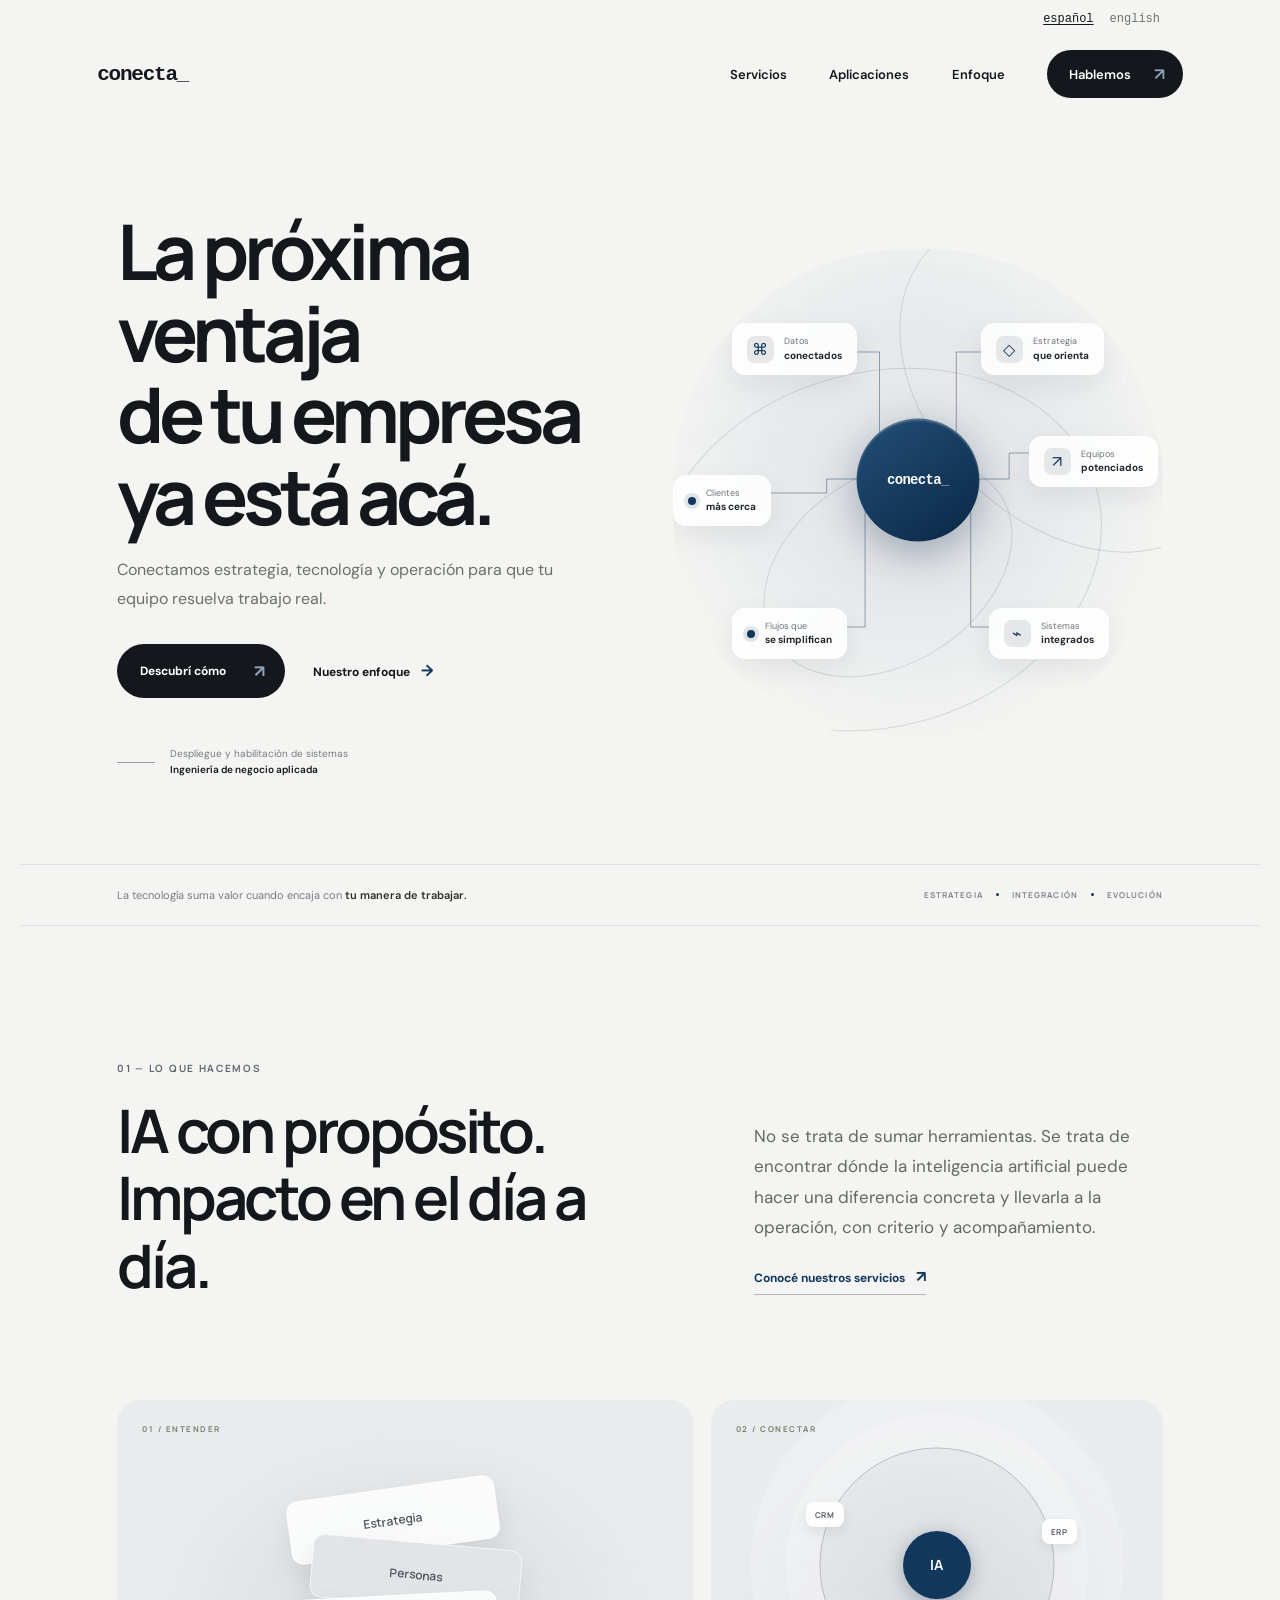
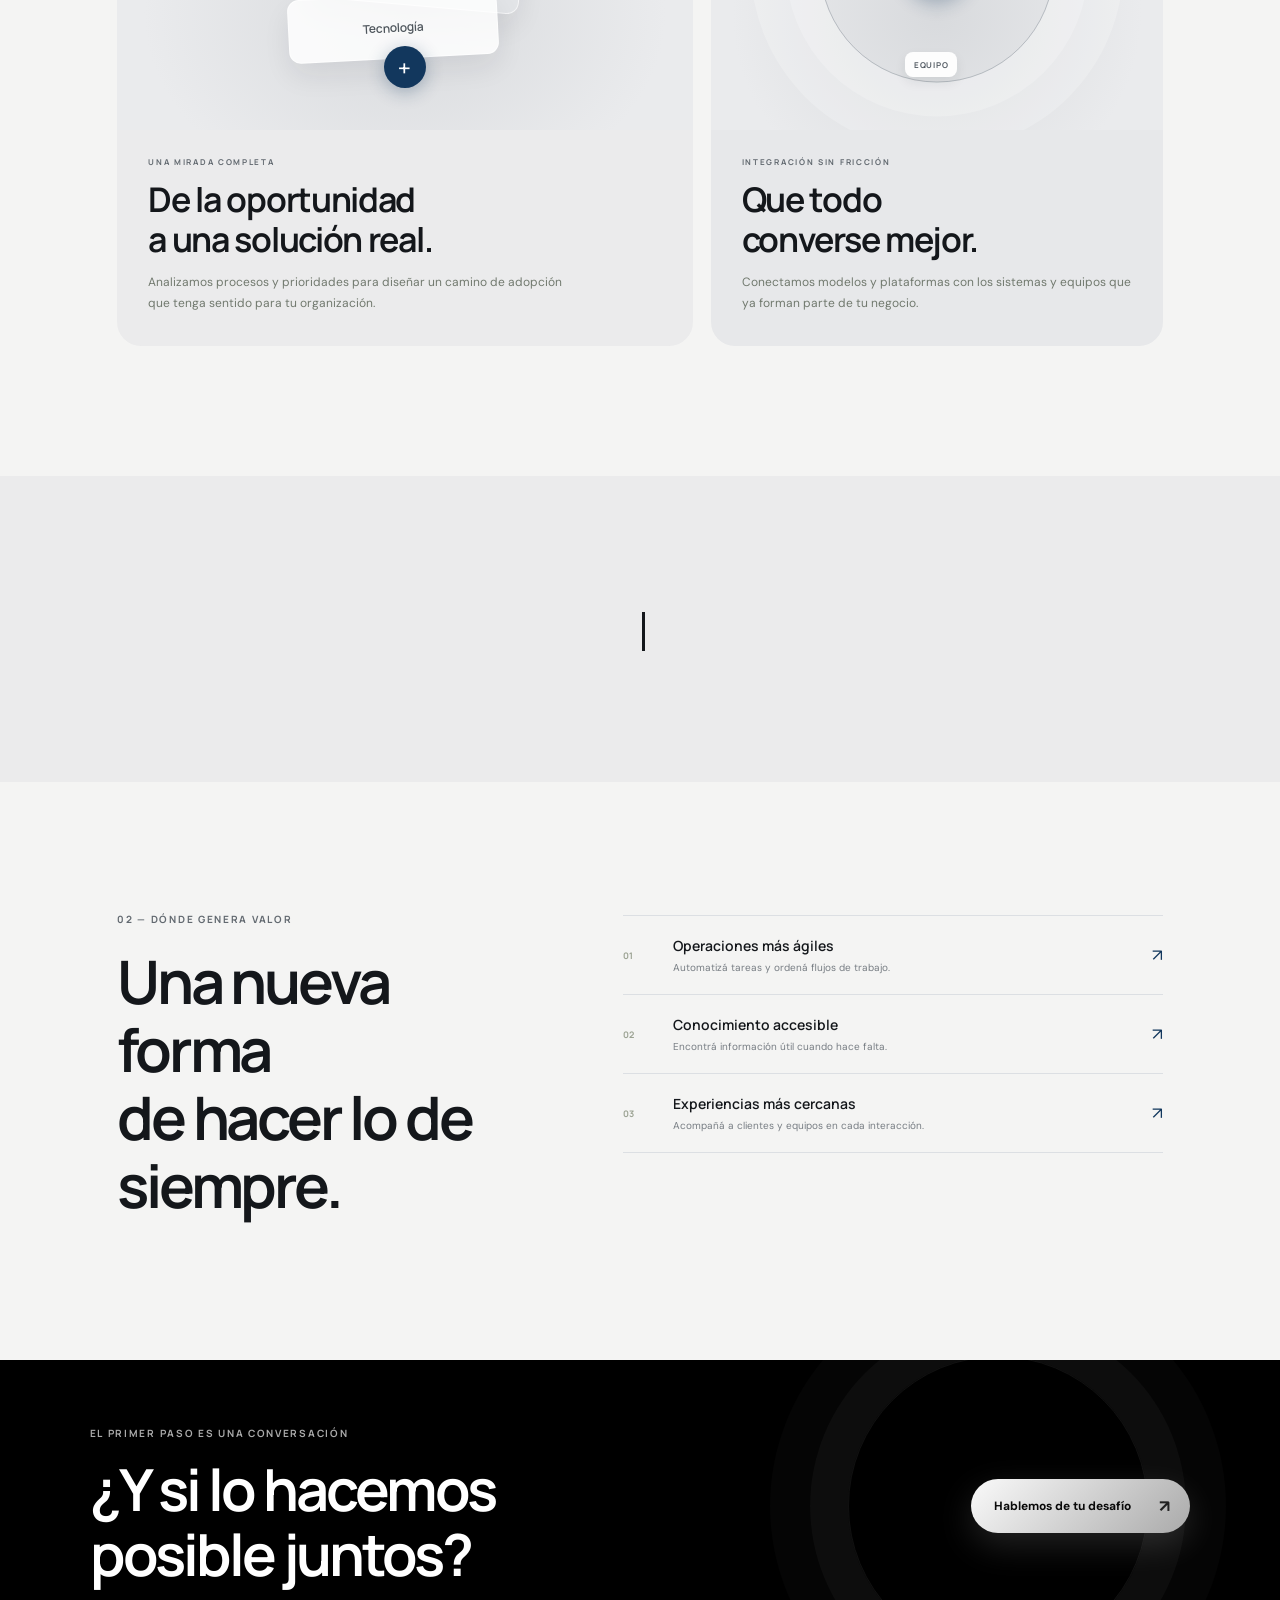
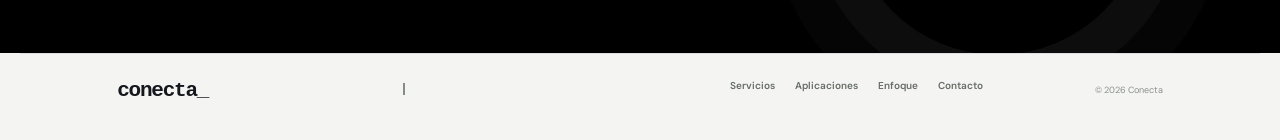
==== commit 11d5d05e: "Add shared Spanish and English navigation and translations" ====
--- a/conecta/index.html
+++ b/conecta/index.html
@@ -1,7 +1,9 @@
 <!doctype html>
-<html lang="es">
+<html lang="es" data-site="conecta" data-language-pending>
   <head>
     <meta charset="UTF-8" />
+    <style>html[data-language-pending] body { visibility: hidden; }</style>
+    <noscript><style>html[data-language-pending] body { visibility: visible; }</style></noscript>
     <meta name="viewport" content="width=device-width, initial-scale=1" />
     <meta name="theme-color" content="#f5f5f0" />
     <meta name="description" content="Conecta integra inteligencia artificial en empresas para simplificar operaciones y abrir nuevas posibilidades." />
@@ -10,7 +12,10 @@
     <link rel="preconnect" href="https://fonts.gstatic.com" crossorigin />
     <link href="https://fonts.googleapis.com/css2?family=DM+Sans:wght@400;500;600;700&family=Manrope:wght@400;500;600;700;800&display=swap" rel="stylesheet" />
     <link rel="stylesheet" href="styles.css" />
-    <script src="site.js" defer></script>
+    <link rel="stylesheet" href="../language.css?v=languages-1" />
+    <script src="../translations.js?v=languages-1" defer></script>
+    <script src="../language.js?v=languages-1" defer></script>
+    <script src="site.js?v=languages-1" defer></script>
   </head>
   <body>
     <div class="site-shell">
--- a/language.css
+++ b/language.css
@@ -0,0 +1,37 @@
+html[data-language-pending] body {
+  visibility: hidden;
+}
+
+.language-switch {
+  display: flex;
+  justify-content: flex-end;
+  gap: 1rem;
+  width: min(calc(100% - 2.5rem), 50rem);
+  margin: 1.25rem auto -2rem;
+  position: relative;
+  z-index: 5;
+  font: 0.75rem/1.5 "Courier New", Courier, monospace;
+}
+
+.language-switch a {
+  color: inherit;
+  opacity: 0.6;
+  text-decoration: none;
+}
+
+.language-switch a:hover,
+.language-switch a[aria-current] {
+  opacity: 1;
+  text-decoration: underline;
+  text-underline-offset: 0.2em;
+}
+
+.language-switch a:focus-visible {
+  outline: 2px solid currentColor;
+  outline-offset: 4px;
+}
+
+html[data-site="conecta"] .language-switch {
+  width: min(calc(100% - 3rem), 1040px);
+  margin: 0.65rem auto 0;
+}
